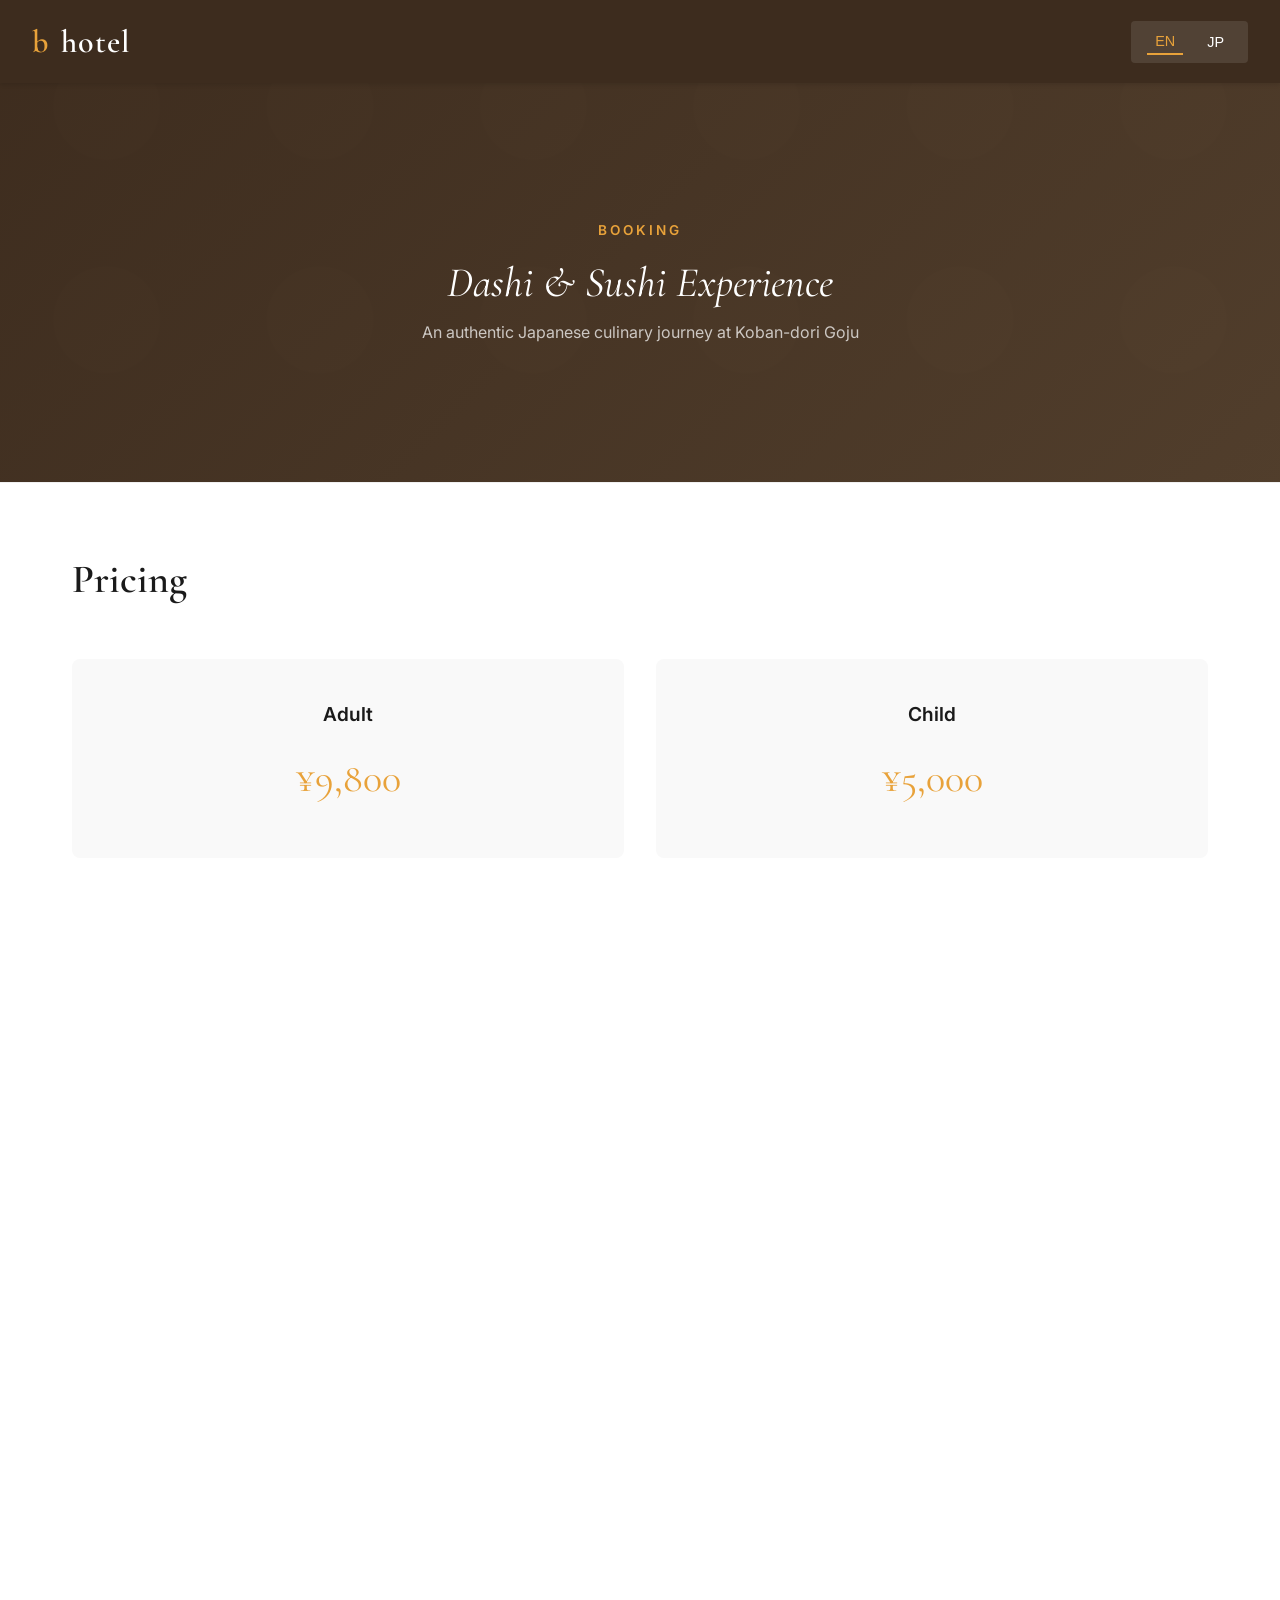
==== index.html @ 2ffca58f "Clarify cancellation policy: deadline is 11:00 AM JST, 3 days before - Updated policy text to explic" ====
<!DOCTYPE html>
<html lang="en">
<head>
    <meta charset="UTF-8">
    <meta name="viewport" content="width=device-width, initial-scale=1.0">
    <title>Booking - b hotel Dashi & Sushi Experience</title>
    <link rel="stylesheet" href="css/style.css">
    <link rel="preconnect" href="https://fonts.googleapis.com">
    <link rel="preconnect" href="https://fonts.gstatic.com" crossorigin>
    <link href="https://fonts.googleapis.com/css2?family=Noto+Sans+JP:wght@400;700&family=Cormorant+Garamond:ital,wght@0,400;0,600;1,400;1,600&family=Inter:wght@400;500;600;700&display=swap" rel="stylesheet">
    <style>
        html, body {
            height: 100%;
            overflow-x: hidden;
        }
        button.calendar-nav {
            display: inline-flex;
            align-items: center;
            justify-content: center;
            background-color: #e8a23a;
            color: #fff;
            border: none;
            padding: 0.5rem 1rem;
            border-radius: 4px;
            cursor: pointer;
            font-weight: 500;

            font-size: 1rem;
            transition: background-color 0.3s ease;
            margin-bottom: 0;
            gap: 0;
            flex-shrink: 0;
        }
        .calendar-weekdays {
            display: grid;
            grid-template-columns: repeat(7, 1fr);
            gap: 4px;
            margin-bottom: 0;
        }
        .calendar-grid {
            display: grid;
            grid-template-columns: repeat(7, 1fr);
            gap: 4px;
            max-width: none;
            margin: 0;
        }
        @media (max-width: 768px) {
            .hero { background-attachment: scroll; padding: 3rem 1rem; min-height: auto; }
            .hero-title { font-size: 2rem; }
            .navbar { padding: 0.75rem 1rem; flex-wrap: wrap; }
            .navbar-brand { font-size: 1.4rem; }
            .section { padding: 2rem 1rem; }
            .calendar-weekdays, .calendar-grid { gap: 2px; }
            .calendar-day { min-height: 36px; font-size: 0.85rem; padding: 4px 2px; }
        }
        @media (max-width: 380px) {
            .hero-title { font-size: 1.6rem; }
            .calendar-day { min-height: 30px; font-size: 0.75rem; padding: 2px 1px; }
        }
        * {
            margin: 0;
            padding: 0;
            box-sizing: border-box;
        }

        html, body {
            height: 100%;
        }

        body {
            font-family: 'Inter', sans-serif;
            color: #333;
            background-color: #fff;
            line-height: 1.6;
        }

        /* Header / Navbar */
        .navbar {
            background-color: #3d2c1e;
            padding: 1rem 2rem;
            display: flex;
            justify-content: space-between;
            align-items: center;
            position: sticky;
            top: 0;
            z-index: 100;
            box-shadow: 0 2px 4px rgba(0, 0, 0, 0.1);
        }

        .navbar-brand {
            font-family: 'Cormorant Garamond', serif;
            font-size: 2rem;
            font-weight: 600;
            color: #fff;
            letter-spacing: 1px;
        }

        .navbar-brand .b-logo {
            color: #e8a23a;
            margin-right: 0.25rem;
        }

        .navbar-controls {
            display: flex;
            gap: 2rem;
            align-items: center;
        }

        .language-toggle {
            display: flex;
            gap: 1rem;
            background-color: rgba(255, 255, 255, 0.1);
            padding: 0.5rem 1rem;
            border-radius: 4px;
        }

        .language-toggle button {
            background: none;
            border: none;
            color: #fff;
            cursor: pointer;
            font-size: 0.9rem;
            font-weight: 500;
            transition: color 0.3s ease;
            padding: 0.25rem 0.5rem;
        }

        .language-toggle button.active {
            color: #e8a23a;
            border-bottom: 2px solid #e8a23a;
        }

        .language-toggle button:hover {
            color: #e8a23a;
        }

        /* Hero Section */
        .hero {
            background: linear-gradient(135deg, rgba(61, 44, 30, 0.85) 0%, rgba(90, 70, 50, 0.85) 100%), url('data:image/svg+xml,<svg xmlns="http://www.w3.org/2000/svg" viewBox="0 0 1200 600"><defs><pattern id="pattern" x="0" y="0" width="200" height="200" patternUnits="userSpaceOnUse"><rect width="200" height="200" fill="%233d2c1e"/><circle cx="100" cy="100" r="50" fill="%235a4632" opacity="0.3"/></pattern></defs><rect width="1200" height="600" fill="%233d2c1e"/><rect width="1200" height="600" fill="url(%23pattern)"/></svg>');
            background-attachment: fixed;
            color: #fff;
            padding: 5rem 2rem;
            text-align: center;
            min-height: 400px;
            display: flex;
            flex-direction: column;
            justify-content: center;
            align-items: center;
        }

        .hero-label {
            font-size: 0.85rem;
            letter-spacing: 3px;
            color: #e8a23a;
            text-transform: uppercase;
            font-weight: 600;
            margin-bottom: 1rem;
        }

        .hero-title {
            font-family: 'Cormorant Garamond', serif;
            font-size: 3.5rem;
            font-style: italic;
            font-weight: 400;
            margin-bottom: 1rem;
            line-height: 1.2;
        }

        .hero-subtitle {
            font-size: 1.1rem;
            font-weight: 400;
            color: rgba(255, 255, 255, 0.9);
            max-width: 600px;
            margin: 0 auto;
        }

        @media (max-width: 768px) {
            .hero-title {
                font-size: 2.5rem;
            }
            .hero {
                padding: 3rem 1.5rem;
            }
        }

        /* Section Container */
        .container {
            max-width: 1200px;
            margin: 0 auto;
            padding: 4rem 2rem;
        }

        .section-label {
            font-size: 0.85rem;
            letter-spacing: 2px;
            color: #e8a23a;
            text-transform: uppercase;
            font-weight: 600;
            margin-bottom: 0.5rem;
        }

        .section-title {
            font-family: 'Cormorant Garamond', serif;
            font-size: 2.5rem;
            font-weight: 600;
            margin-bottom: 3rem;
            color: #1a1a1a;
        }

        /* Experience Cards Grid */
        .experience-grid {
            display: grid;
            grid-template-columns: repeat(auto-fit, minmax(250px, 1fr));
            gap: 2rem;
            margin-bottom: 3rem;
        }

        .experience-card {
            background-color: #f9f9f9;
            padding: 2rem;
            border-radius: 8px;
            text-align: center;
            transition: transform 0.3s ease, box-shadow 0.3s ease;
        }

        .experience-card:hover {
            transform: translateY(-4px);
            box-shadow: 0 8px 16px rgba(0, 0, 0, 0.1);
        }

        .experience-card-icon {
            font-size: 3rem;
            margin-bottom: 1rem;
            line-height: 1;
        }

        .experience-card-title {
            font-size: 1rem;
            font-weight: 600;
            margin-bottom: 0.5rem;
            color: #1a1a1a;
        }

        .experience-card-content {
            font-size: 0.95rem;
            color: #666;
            line-height: 1.6;
        }

        /* Pricing Cards */
        .pricing-grid {
            display: grid;
            grid-template-columns: repeat(auto-fit, minmax(250px, 1fr));
            gap: 2rem;
        }

        .pricing-card {
            background-color: #f9f9f9;
            padding: 2.5rem;
            border-radius: 8px;
            text-align: center;
        }

        .pricing-card-title {
            font-size: 1.2rem;
            font-weight: 600;
            margin-bottom: 1rem;
            color: #1a1a1a;
        }

        .pricing-card-price {
            font-family: 'Cormorant Garamond', serif;
            font-size: 2.5rem;
            color: #e8a23a;
            margin-bottom: 0.5rem;
        }

        .pricing-card-label {
            font-size: 0.9rem;
            color: #666;
        }

        /* Calendar Section */
        .calendar-container {
            background-color: #f9f9f9;
            padding: 2rem;
            border-radius: 8px;
            margin-bottom: 3rem;
        }

        .calendar-header {
            display: flex;
            justify-content: space-between;
            align-items: center;
            margin-bottom: 2rem;
        }

        .calendar-month {
            font-size: 1.5rem;
            font-weight: 600;
            color: #1a1a1a;
            flex: 1;
            text-align: center;
        }

        .calendar-nav {
            display: flex;
            gap: 1rem;
        }

        .calendar-nav button {
            background-color: #e8a23a;
            color: #fff;
            border: none;
            padding: 0.5rem 1rem;
            border-radius: 4px;
            cursor: pointer;
            font-weight: 500;
            transition: background-color 0.3s ease;
        }

        .calendar-nav button:hover {
            background-color: #d49230;
        }

        .calendar-nav button:disabled {
            background-color: #ccc;
            cursor: not-allowed;
        }

        /* Calendar Grid */
        .calendar-weekdays {
            display: grid;
            grid-template-columns: repeat(7, 1fr);
            gap: 0.5rem;
            margin-bottom: 1rem;
        }

        .calendar-weekday {
            text-align: center;
            font-weight: 600;
            color: #666;
            padding: 0.5rem;
            font-size: 0.9rem;
        }

        .calendar-grid {
            display: grid;
            grid-template-columns: repeat(7, 1fr);
            gap: 0.5rem;
        }

        .calendar-day {
            aspect-ratio: 1;
            display: flex;
            align-items: center;
            justify-content: center;
            border-radius: 4px;
            background-color: #fff;
            border: 1px solid #e0e0e0;
            color: #999;
            font-size: 0.9rem;
            position: relative;
            cursor: default;
        }

        .calendar-day.empty {
            background-color: transparent;
            border: none;
        }

        .calendar-day.other-month {
            color: #ccc;
        }

        .calendar-day.available {
            cursor: pointer;
            background-color: #f0f8f0;
            border-color: #4caf50;
            color: #1a1a1a;
            font-weight: 600;
        }

        .calendar-day.available::after {
            content: '';
            position: absolute;
            width: 8px;
            height: 8px;
            background-color: #4caf50;
            border-radius: 50%;
            bottom: 6px;
            right: 6px;
        }

        .calendar-day.available:hover {
            background-color: #e8f5e9;
            box-shadow: 0 2px 4px rgba(76, 175, 80, 0.2);
        }

        .calendar-day.few-spots {
            cursor: pointer;
            background-color: #fff8f0;
            border-color: #ff9800;
            color: #1a1a1a;
            font-weight: 600;
        }

        .calendar-day.few-spots::after {
            content: '';
            position: absolute;
            width: 8px;
            height: 8px;
            background-color: #ff9800;
            border-radius: 50%;
            bottom: 6px;
            right: 6px;
        }

        .calendar-day.few-spots:hover {
            background-color: #fff5e6;
            box-shadow: 0 2px 4px rgba(255, 152, 0, 0.2);
        }

        .calendar-day.full {
            background-color: #ffebee;
            border-color: #f44336;
            color: #999;
            cursor: not-allowed;
        }

        .calendar-day.full::after {
            content: '';
            position: absolute;
            width: 8px;
            height: 8px;
            background-color: #f44336;
            border-radius: 50%;
            bottom: 6px;
            right: 6px;
        }

        /* Calendar Legend */
        .calendar-legend {
            display: flex;
            justify-content: center;
            gap: 2rem;
            margin-top: 2rem;
            padding-top: 2rem;
            border-top: 1px solid #e0e0e0;
            flex-wrap: wrap;
        }

        .legend-item {
            display: flex;
            align-items: center;
            gap: 0.5rem;
            font-size: 0.9rem;
            color: #666;
        }

        .legend-dot {
            width: 12px;
            height: 12px;
            border-radius: 50%;
            display: inline-block;
        }

        .legend-dot.available {
            background-color: #4caf50;
        }

        .legend-dot.few {
            background-color: #ff9800;
        }

        .legend-dot.full {
            background-color: #f44336;
        }

        /* Rules & Cancellation Section */
        .rules-grid {
            display: grid;
            grid-template-columns: repeat(auto-fit, minmax(300px, 1fr));
            gap: 2rem;
        }

        .rules-card {
            background-color: #f9f9f9;
            padding: 2rem;
            border-radius: 8px;
            border-left: 4px solid #e8a23a;
        }

        .rules-card-title {
            font-size: 1.2rem;
            font-weight: 600;
            margin-bottom: 1.5rem;
            color: #1a1a1a;
        }

        .rules-card ul {
            list-style: none;
            padding: 0;
        }

        .rules-card li {
            margin-bottom: 1rem;
            padding-left: 1.5rem;
            position: relative;
            color: #666;
            line-height: 1.6;
        }

        .rules-card li::before {
            content: '\2022';
            position: absolute;
            left: 0;
            color: #e8a23a;
            font-weight: bold;
        }

        .cancellation-row {
            margin-bottom: 1.5rem;
            padding-bottom: 1.5rem;
            border-bottom: 1px solid #e0e0e0;
        }

        .cancellation-row:last-child {
            border-bottom: none;
            margin-bottom: 0;
            padding-bottom: 0;
        }

        .cancellation-period {
            font-weight: 600;
            color: #1a1a1a;
            margin-bottom: 0.5rem;
        }

        .cancellation-charge {
            color: #666;
        }

        .cancellation-charge.charge {
            color: #f44336;
            font-weight: 600;
        }

        /* Manage Booking Section */
        .manage-grid {
            display: flex;
            justify-content: center;
        }

        .manage-card {
            background-color: #f9f9f9;
            padding: 2.5rem 2rem;
            border-radius: 8px;
            text-align: center;
            text-decoration: none;
            color: inherit;
            border: 1px solid transparent;
            transition: transform 0.3s ease, box-shadow 0.3s ease, border-color 0.3s ease;
            display: flex;
            flex-direction: column;
            align-items: center;
            max-width: 480px;
            width: 100%;
        }

        .manage-card:hover {
            transform: translateY(-4px);
            box-shadow: 0 8px 16px rgba(0, 0, 0, 0.1);
            border-color: #e8a23a;
        }

        .manage-icon {
            font-size: 2.5rem;
            margin-bottom: 1rem;
            line-height: 1;
        }

        .manage-title {
            font-size: 1.25rem;
            font-weight: 600;
            color: #1a1a1a;
            margin-bottom: 0.75rem;
        }

        .manage-desc {
            font-size: 0.95rem;
            color: #666;
            line-height: 1.6;
            margin-bottom: 1.5rem;
            flex-grow: 1;
        }

        .manage-btn {
            display: inline-block;
            background-color: #3d2c1e;
            color: #fff;
            padding: 0.75rem 1.75rem;
            border-radius: 4px;
            font-size: 0.9rem;
            font-weight: 500;
            letter-spacing: 0.05em;
            transition: background-color 0.3s ease;
        }

        .manage-card:hover .manage-btn {
            background-color: #e8a23a;
        }

        @media (max-width: 768px) {
            .manage-card {
                padding: 2rem 1.5rem;
            }
        }

        /* Footer */
        .footer {
            background-color: #3d2c1e;
            color: #fff;
            padding: 2rem;
            text-align: center;
            margin-top: 4rem;
        }

        .footer-content {
            max-width: 1200px;
            margin: 0 auto;
        }

        .footer-text {
            font-size: 0.9rem;
            margin-bottom: 1rem;
            color: rgba(255, 255, 255, 0.8);
        }

        .footer-links {
            display: flex;
            justify-content: center;
            gap: 2rem;
            flex-wrap: wrap;
        }

        .footer-links a {
            color: #e8a23a;
            text-decoration: none;
            font-size: 0.9rem;
            transition: color 0.3s ease;
        }

        .footer-links a:hover {
            color: #fff;
            text-decoration: underline;
        }

        /* Loading & Error States */
        .loading {
            text-align: center;
            padding: 2rem;
            color: #666;
        }

        .loading-spinner {
            display: inline-block;
            width: 24px;
            height: 24px;
            border: 3px solid #e0e0e0;
            border-radius: 50%;
            border-top-color: #e8a23a;
            animation: spin 0.6s linear infinite;
        }

        @keyframes spin {
            to { transform: rotate(360deg); }
        }

        .error {
            background-color: #ffebee;
            color: #c62828;
            padding: 1rem;
            border-radius: 4px;
            margin-bottom: 1rem;
            border-left: 4px solid #f44336;
        }

        /* Responsive */
        @media (max-width: 768px) {
            .navbar {
                padding: 0.75rem 1rem;
            }

            .navbar-brand {
                font-size: 1.5rem;
            }

            .navbar-controls {
                gap: 0.5rem;
            }

            .container {
                padding: 2rem 1rem;
            }

            .section-title {
                font-size: 1.8rem;
                margin-bottom: 2rem;
            }

            .experience-grid {
                grid-template-columns: repeat(2, 1fr);
                gap: 0.75rem;
            }

            .experience-card {
                padding: 1.25rem 0.75rem;
            }

            .experience-card-icon {
                font-size: 2rem;
            }

            .experience-card-title {
                font-size: 0.85rem;
            }

            .experience-card-content {
                font-size: 0.8rem;
            }

            .pricing-grid {
                grid-template-columns: repeat(2, 1fr);
                gap: 0.75rem;
            }

            .pricing-card {
                padding: 1.5rem 1rem;
            }

            .pricing-card-price {
                font-size: 2rem;
            }

            /* Calendar mobile fixes */
            .calendar-container {
                padding: 1rem;
            }

            .calendar-header {
                margin-bottom: 1rem;
            }

            .calendar-month {
                font-size: 1.1rem;
            }

            .calendar-nav button {
                padding: 0.4rem 0.75rem;
                font-size: 0.85rem;
            }

            .calendar-weekdays {
                gap: 0.25rem;
                margin-bottom: 0.5rem;
            }

            .calendar-weekday {
                font-size: 0.7rem;
                padding: 0.25rem 0;
            }

            .calendar-grid {
                gap: 0.25rem;
            }

            .calendar-day {
                font-size: 0.8rem;
                border-radius: 3px;
            }

            .calendar-day.available::after,
            .calendar-day.few-spots::after,
            .calendar-day.full::after {
                width: 5px;
                height: 5px;
                bottom: 3px;
                right: 3px;
            }

            .calendar-legend {
                gap: 0.75rem;
                margin-top: 1rem;
                padding-top: 1rem;
                flex-wrap: wrap;
                justify-content: center;
            }

            .legend-item {
                font-size: 0.75rem;
            }

            .legend-dot {
                width: 8px;
                height: 8px;
            }

            /* Rules section */
            .rules-grid {
                grid-template-columns: 1fr;
                gap: 1.5rem;
            }

            .rules-card {
                padding: 1.5rem;
            }

            .footer-links {
                gap: 1rem;
            }
        }

        @media (max-width: 380px) {
            .experience-grid {
                grid-template-columns: 1fr;
            }

            .pricing-grid {
                grid-template-columns: 1fr;
            }

            .calendar-weekday {
                font-size: 0.65rem;
            }

            .calendar-day {
                font-size: 0.75rem;
            }
        }

        /* Japanese font: Noto Sans JP (free alternative to Tsukushi A Round Gothic) */
    .ja.active, .ja.active * { font-family: 'Noto Sans JP', sans-serif !important; }
    /* Hidden content for translations */
        .en {
            display: none !important;
        }
        .ja {
            display: none !important;
        }

        .ja.active {
            display: inline !important;
        }

        .en.active {
            display: inline !important;
        }

        /* Ensure proper spacing */
        section {
            border-bottom: 1px solid #f0f0f0;
        }

        section:last-of-type {
            border-bottom: none;
        }
    </style>
</head>
<body>
    <!-- Header / Navbar -->
    <nav class="navbar">
        <div class="navbar-brand">
            <span class="b-logo">b</span> hotel
        </div>
        <div class="navbar-controls">
            <div class="language-toggle">
                <button id="lang-en" class="lang-btn active" data-lang="en">EN</button>
                <button id="lang-jp" class="lang-btn" data-lang="jp">JP</button>
            </div>
        </div>
    </nav>

    <!-- Hero Section -->
    <section class="hero">
        <div class="hero-label en active">BOOKING</div>
        <div class="hero-label ja">&#20104;&#32004;</div>
        <h1 class="hero-title">
            <span class="en active">Dashi & Sushi Experience</span>
            <span class="ja">&#20986;&#27713;&#12392;&#23551;&#21496;&#20307;&#39443;</span>
        </h1>
        <p class="hero-subtitle">
            <span class="en active">An authentic Japanese culinary journey at Koban-dori Goju</span>
            <span class="ja">&#20132;&#30058;&#36890;&#12426;&#20116;&#21313;&#12391;&#12398;&#26412;&#26684;&#26085;&#26412;&#26009;&#29702;&#20307;&#39443;</span>
        </p>
    </section>

    <!-- Pricing Section -->
    <section class="container">
        <h2 class="section-title">
            <span class="en active">Pricing</span>
            <span class="ja">&#20516;&#27573;</span>
        </h2>

        <div class="pricing-grid">
            <div class="pricing-card">
                <h3 class="pricing-card-title">
                    <span class="en active">Adult</span>
                    <span class="ja">&#22823;&#20154;1&#21517;&#27096;</span>
                </h3>
                <div class="pricing-card-price">&#165;9,800</div>
                </div>

            <div class="pricing-card">
                <h3 class="pricing-card-title">
                    <span class="en active">Child</span>
                    <span class="ja">&#23376;&#20379;1&#21517;&#27096;&#65288;&#23567;&#23398;&#29983;&#20197;&#19979;&#65289;</span>
                </h3>
                <div class="pricing-card-price">&#165;5,000</div>
                </div>
        </div>
    </section>

    <!-- Availability / Calendar Section -->
    <section class="container">
        <h2 class="section-title">
            <span class="en active">Select a Date</span>
            <span class="ja">&#26085;&#20184;&#12434;&#36984;&#25246;</span>
        </h2>

        <div id="calendar-error" class="error" style="display: none;"></div>
        <div id="calendar-loading" class="loading" style="display: none;">
            <div class="loading-spinner"></div>
            <p style="margin-top: 0.5rem;">
                <span class="en active">Loading availability...</span>
                <span class="ja">&#31354;&#12365;&#29366;&#27841;&#12434;&#35501;&#12415;&#36796;&#12415;&#20013;...</span>
            </p>
        </div>

        <div class="calendar-container" id="calendar-container">
            <div class="calendar-header">
                <button class="calendar-nav" id="prev-month" title="Previous month">&larr;</button>
                <h3 class="calendar-month" id="calendar-month-year"></h3>
                <button class="calendar-nav" id="next-month" title="Next month">&rarr;</button>
            </div>

            <div class="calendar-weekdays">
                <div class="calendar-weekday">
                    <span class="en active">SUN</span>
                    <span class="ja">&#26085;</span>
                </div>
                <div class="calendar-weekday">
                    <span class="en active">MON</span>
                    <span class="ja">&#26376;</span>
                </div>
                <div class="calendar-weekday">
                    <span class="en active">TUE</span>
                    <span class="ja">&#28779;</span>
                </div>
                <div class="calendar-weekday">
                    <span class="en active">WED</span>
                    <span class="ja">&#27700;</span>
                </div>
                <div class="calendar-weekday">
                    <span class="en active">THU</span>
                    <span class="ja">&#26408;</span>
                </div>
                <div class="calendar-weekday">
                    <span class="en active">FRI</span>
                    <span class="ja">&#37329;</span>
                </div>
                <div class="calendar-weekday">
                    <span class="en active">SAT</span>
                    <span class="ja">&#22303;</span>
                </div>
            </div>

            <div class="calendar-grid" id="calendar-grid">
                <!-- Generated by JavaScript -->
            </div>

            <div class="calendar-legend">
                <div class="legend-item">
                    <span class="legend-dot available"></span>
                    <span>
                        <span class="en active">Available</span>
                        <span class="ja">&#31354;&#12365;&#12354;&#12426;</span>
                    </span>
                </div>
                <div class="legend-item">
                    <span class="legend-dot few"></span>
                    <span>
                        <span class="en active">Few spots</span>
                        <span class="ja">&#27531;&#12426;&#12431;&#12378;&#12363;</span>
                    </span>
                </div>
                <div class="legend-item">
                    <span class="legend-dot full"></span>
                    <span>
                        <span class="en active">Full</span>
                        <span class="ja">&#28288;&#24109;</span>
                    </span>
                </div>
            </div>
        </div>
    </section>

    <!-- Important Information Section -->
    <section class="container">
        <h2 class="section-title">
            <span class="en active">Rules & Cancellation Policy</span>
            <span class="ja">&#12523;&#12540;&#12523;&#65286;&#12461;&#12515;&#12531;&#12475;&#12523;&#12509;&#12522;&#12471;&#12540;</span>
        </h2>

        <div class="rules-grid">
                <div class="rules-card">
                    <h3 class="rules-card-title">
                        <span class="en active">Booking Rules</span>
                        <span class="ja">ご予約ルール</span>
                    </h3>
                    <ul>
                        <li>
                            <strong><span class="en active">Available days</span><span class="ja">利用可能日</span>:</strong> <span class="en active">Mondays &amp; Thursdays only</span><span class="ja">月曜日・木曜日のみ</span>
                        </li>
                        <li>
                            <strong><span class="en active">Session time</span><span class="ja">開催時間</span>:</strong> <span class="en active">11:00 AM &#8211; 1:00 PM (starts at 11:00 AM sharp)</span><span class="ja">11:00 &#xFF5E; 13:00（※午前11:00開始）</span>
                        </li>
                        <li>
                            <strong><span class="en active">Group size</span><span class="ja">グループ人数</span>:</strong> <span class="en active">2 &#8211; 8 guests</span><span class="ja">2名 &#xFF5E; 8名様</span>
                        </li>
                        <li>
                            <strong><span class="en active">Booking deadline</span><span class="ja">予約期限</span>:</strong> <span class="en active">3 days prior, by 11:00 AM Japan Time</span><span class="ja">体験日の3日前 午前11:00まで（日本時間）</span>
                        </li>
                    </ul>
                    <div style="margin-top:1.5rem;padding-top:1rem;border-top:1px solid #e0e0e0;">
                        <p style="font-weight:600;color:#1a1a1a;margin-bottom:0.5rem;">
                            <span class="en active">On Punctuality (strictly observed)</span>
                            <span class="ja">お時間について（厳守のお願い）</span>
                        </p>
                        <p style="color:#666;line-height:1.6;">
                            <span class="en active">To avoid affecting other guests&#39; experiences, please arrive on time. Guests arriving more than 15 minutes late may not be admitted. No refunds will be issued in such cases.</span>
                            <span class="ja">他のお客様のご体験にも影響が生じるため、開始時間の厳守をお願いいたします。15分以上遅刻された場合は、サービスのご提供ができかねます。その際のご返金は致しかねますので、予めご了承ください。</span>
                        </p>
                    </div>
                    <div style="margin-top:1rem;">
                        <p style="font-weight:600;color:#1a1a1a;margin-bottom:0.5rem;">
                            <span class="en active">Regarding Allergies</span>
                            <span class="ja">アレルギーについて</span>
                        </p>
                        <p style="color:#666;line-height:1.6;">
                            <span class="en active">If you have any food allergies, please inform us via the booking form.</span>
                            <span class="ja">食物アレルギーがある場合は、必ず予約時のフォームにてお知らせください。</span>
                        </p>
                    </div>
                </div>
                <div class="rules-card">
                    <h3 class="rules-card-title">
                        <span class="en active">Cancellation Policy</span>
                        <span class="ja">キャンセルポリシー</span>
                    </h3>
                    <div class="cancellation-row">
                        <div class="cancellation-period">
                            <span class="en active">Up to 11:00 AM JST, 3 days before the experience</span>
                            <span class="ja">体験日の3日前 午前11:00（日本時間）まで</span>
                        </div>
                        <div class="cancellation-charge">
                            <span class="en active">Free cancellation</span>
                            <span class="ja">キャンセル料：無料</span>
                        </div>
                    </div>
                    <div class="cancellation-row">
                        <div class="cancellation-period">
                            <span class="en active">After 11:00 AM JST, 3 days before &#8211; day of experience</span>
                            <span class="ja">3日前 午前11:00以降 〜 当日</span>
                        </div>
                        <div class="cancellation-charge charge">
                            <span class="en active">100% charge</span>
                            <span class="ja">キャンセル料：料金の100%</span>
                        </div>
                    </div>
                    <div class="cancellation-row">
                        <div style="color:#666;line-height:1.6;font-size:0.9rem;">
                            <span class="en active">Regarding refunds: Refunds will be processed within a few business days after cancellation. Please allow additional time for the refund to appear, depending on your card issuer.</span>
                            <span class="ja">【返金について】キャンセル受付後、数営業日以内に返金処理が行われます。ご利用のカード会社により、反映までにお時間をいただく場合がございます。</span>
                        </div>
                    </div>
                </div>
            </div>
    </section>

    <!-- Manage Booking Section -->
    <section class="container">
        <h2 class="section-title">
            <span class="en active">Manage Your Booking</span>
            <span class="ja">ご予約の管理</span>
        </h2>

        <div class="manage-grid">
            <a href="cancel.html" class="manage-card">
                <div class="manage-icon">&#128221;</div>
                <h3 class="manage-title">
                    <span class="en active">Booking Lookup &amp; Cancellation</span>
                    <span class="ja">予約照会・キャンセル</span>
                </h3>
                <p class="manage-desc">
                    <span class="en active">Look up your reservation details or cancel your booking using your booking ID.</span>
                    <span class="ja">予約IDでご予約内容の確認とキャンセル手続きを行えます。</span>
                </p>
                <span class="manage-btn">
                    <span class="en active">View / Cancel Booking</span>
                    <span class="ja">予約を確認・キャンセル</span>
                </span>
            </a>
        </div>
    </section>

    <!-- Footer -->
    <footer class="footer">
        <div class="footer-content">
            <p class="footer-text">&#169; b hotel &#8212; Koban-dori Goju (&#20132;&#30058;&#36890;&#12426;&#20116;&#21313;)</p>
            <div class="footer-links">
                <a href="privacy.html">
                    <span class="en active">Privacy Policy</span>
                    <span class="ja">&#12503;&#12521;&#12452;&#12496;&#12471;&#12540;&#12509;&#12522;&#12471;&#12540;</span>
                </a>
            </div>
        </div>
    </footer>

    <script src="js/api.js?v=2"></script>
    <script>
        // State management
        let currentMonth = new Date();
        currentMonth.setDate(1);
        let currentLang = 'en';
        let availabilityData = {};

        // Booking window: today through 6 months ahead, Mondays & Thursdays only
        const today = new Date();
        today.setHours(0, 0, 0, 0);
        const maxBookingDate = new Date(today);
        maxBookingDate.setMonth(maxBookingDate.getMonth() + 6);

        // Month navigation bounds (inclusive)
        const minMonth = new Date(today.getFullYear(), today.getMonth(), 1);
        const maxMonth = new Date(maxBookingDate.getFullYear(), maxBookingDate.getMonth(), 1);

        // Booking deadline: 3 days before experience at 11:00 AM JST (02:00 UTC)
        function isBookingClosed(dateStr) {
            const parts = dateStr.split('-');
            const y = parseInt(parts[0], 10);
            const m = parseInt(parts[1], 10) - 1;
            const d = parseInt(parts[2], 10);
            const deadlineUTC = Date.UTC(y, m, d - 3, 2, 0, 0);
            return Date.now() >= deadlineUTC;
        }

        // Language toggle
        const langButtons = document.querySelectorAll('.lang-btn');
        langButtons.forEach(button => {
            button.addEventListener('click', () => {
                const newLang = button.dataset.lang;
                setLanguage(newLang);
            });
        });

        function setLanguage(lang) {
            currentLang = lang;
            localStorage.setItem('sushi-booking-lang', lang);

            // Update button states
            langButtons.forEach(btn => {
                btn.classList.toggle('active', btn.dataset.lang === lang);
            });

            // Update visible content
            document.querySelectorAll('.en, .ja').forEach(el => {
                el.classList.toggle('active',
                    (lang === 'en' && el.classList.contains('en')) ||
                    (lang === 'jp' && el.classList.contains('ja'))
                );
            });
        }

        // Initialize language from localStorage
        const savedLang = localStorage.getItem('sushi-booking-lang') || 'en';
        setLanguage(savedLang);

        // Calendar functionality
        const calendarMonthYear = document.getElementById('calendar-month-year');
        const calendarGrid = document.getElementById('calendar-grid');
        const prevMonthBtn = document.getElementById('prev-month');
        const nextMonthBtn = document.getElementById('next-month');
        const calendarLoading = document.getElementById('calendar-loading');
        const calendarError = document.getElementById('calendar-error');

        prevMonthBtn.addEventListener('click', () => {
            const target = new Date(currentMonth);
            target.setMonth(target.getMonth() - 1);
            if (target < minMonth) return;
            currentMonth = target;
            renderCalendar();
        });

        nextMonthBtn.addEventListener('click', () => {
            const target = new Date(currentMonth);
            target.setMonth(target.getMonth() + 1);
            if (target > maxMonth) return;
            currentMonth = target;
            renderCalendar();
        });

        function updateNavButtons() {
            const prevTarget = new Date(currentMonth);
            prevTarget.setMonth(prevTarget.getMonth() - 1);
            prevMonthBtn.disabled = prevTarget < minMonth;

            const nextTarget = new Date(currentMonth);
            nextTarget.setMonth(nextTarget.getMonth() + 1);
            nextMonthBtn.disabled = nextTarget > maxMonth;
        }

        function renderCalendar() {
            const year = currentMonth.getFullYear();
            const month = currentMonth.getMonth();

            // Update month/year display
            const monthNames = [
                'January', 'February', 'March', 'April', 'May', 'June',
                'July', 'August', 'September', 'October', 'November', 'December'
            ];
            const monthNamesJa = [
                '1&#26376;', '2&#26376;', '3&#26376;', '4&#26376;', '5&#26376;', '6&#26376;',
                '7&#26376;', '8&#26376;', '9&#26376;', '10&#26376;', '11&#26376;', '12&#26376;'
            ];

            const monthText = currentLang === 'en'
                ? `${monthNames[month]} ${year}`
                : `${year}&#24180;${monthNamesJa[month]}`;
            calendarMonthYear.innerHTML = monthText;

            // Clear calendar
            calendarGrid.innerHTML = '';

            // Get first day of month and number of days
            const firstDay = new Date(year, month, 1).getDay();
            const daysInMonth = new Date(year, month + 1, 0).getDate();

            // Add empty cells for days before month starts
            for (let i = 0; i < firstDay; i++) {
                const emptyDay = document.createElement('div');
                emptyDay.className = 'calendar-day empty';
                calendarGrid.appendChild(emptyDay);
            }

            // Add days of month
            for (let day = 1; day <= daysInMonth; day++) {
                const dateStr = `${year}-${String(month + 1).padStart(2, '0')}-${String(day).padStart(2, '0')}`;
                const thisDate = new Date(year, month, day);
                const dayOfWeek = thisDate.getDay(); // 0=Sun ... 1=Mon, 4=Thu
                const dayEl = document.createElement('div');
                dayEl.className = 'calendar-day';
                dayEl.textContent = day;

                const isBookableDay = (dayOfWeek === 1 || dayOfWeek === 4);
                const isWithinWindow = thisDate >= today && thisDate <= maxBookingDate;
                const deadlinePassed = isBookingClosed(dateStr);

                if (isBookableDay && isWithinWindow && !deadlinePassed) {
                    const dateData = availabilityData[dateStr];
                    let status = 'available';
                    if (dateData && dateData.status) {
                        status = dateData.status;
                    }

                    if (status === 'available') {
                        dayEl.classList.add('available');
                        dayEl.addEventListener('click', () => navigateToBooking(dateStr));
                    } else if (status === 'few') {
                        dayEl.classList.add('few-spots');
                        dayEl.addEventListener('click', () => navigateToBooking(dateStr));
                    } else if (status === 'full') {
                        dayEl.classList.add('full');
                    }
                }

                calendarGrid.appendChild(dayEl);
            }

            updateNavButtons();
        }

        function navigateToBooking(dateStr) {
            const langCode = currentLang === 'jp' ? 'ja' : 'en';
            window.location.href = `booking.html?date=${dateStr}&lang=${langCode}`;
        }

        // Load availability data from API
        async function loadAvailability() {
            calendarLoading.style.display = 'block';
            calendarError.style.display = 'none';

            try {
                // Call getAvailability from api.js
                if (typeof getAvailability !== 'function') {
                    throw new Error('API function not available');
                }

                const rawData = await getAvailability();
                                                // Handle both array and {success, dates:[]} API response formats
                                                                const datesArray = Array.isArray(rawData) ? rawData : (rawData.dates || []);
                                                                                availabilityData = {};
                                                                                                datesArray.forEach(item => {
                                                                                                                    let status = 'available';
                                                                                                                                        if (item.remaining === 0) status = 'full';
                                                                                                                                                            else if (item.remaining <= 3) status = 'few';
                                                                                                                                                                                availabilityData[item.date] = Object.assign({}, item, { status: status });
                                                                                                                                                                                                });
                calendarLoading.style.display = 'none';
                renderCalendar();
            } catch (error) {
                console.error('Failed to load availability:', error);
                calendarLoading.style.display = 'none';
                calendarError.style.display = 'block';
                calendarError.innerHTML = currentLang === 'en'
                    ? 'Failed to load availability. Please refresh the page.'
                    : '&#12372;&#21033;&#29992;&#12356;&#12383;&#12384;&#12369;&#12414;&#12379;&#12435;&#12290;&#12506;&#12540;&#12472;&#12434;&#26356;&#26032;&#12375;&#12390;&#12367;&#12384;&#12373;&#12356;&#12290;';
            }
        }

        // Initialize page
        document.addEventListener('DOMContentLoaded', () => {
            loadAvailability();
        });
    </script>
</body>
</html>
---- css/style.css ----
/* ============================================================
   Sushi Experience Booking - Common Styles
   ============================================================ */

/* --- Reset & Base --- */
* { margin: 0; padding: 0; box-sizing: border-box; }

body {
  font-family: 'Cormorant Garamond', 'Noto Serif JP', Georgia, serif;
  color: #3d2c1e;
  background: #faf7f2;
  line-height: 1.6;
}

a { color: #b5651d; text-decoration: none; }
a:hover { text-decoration: underline; }

/* --- Header / Navbar --- */
.navbar {
  background: #3d2c1e;
  padding: 12px 24px;
  display: flex;
  justify-content: space-between;
  align-items: center;
  position: sticky;
  top: 0;
  z-index: 100;
}

.navbar .logo {
  color: #fff;
  font-size: 20px;
  font-weight: 700;
  letter-spacing: 1px;
}

.navbar .logo span {
  color: #e8a23a;
  font-weight: 800;
}

.lang-toggle {
  display: flex;
  border: 1px solid rgba(255,255,255,0.3);
  border-radius: 20px;
  overflow: hidden;
}

.lang-toggle button {
  background: transparent;
  color: rgba(255,255,255,0.6);
  border: none;
  padding: 6px 16px;
  font-size: 13px;
  cursor: pointer;
  font-family: inherit;
  transition: all 0.2s;
}

.lang-toggle button.active {
  background: #e8a23a;
  color: #3d2c1e;
  font-weight: 600;
}

/* --- Hero Section --- */
.hero {
  background: linear-gradient(135deg, #3d2c1e 0%, #5a3d2a 100%);
  color: #fff;
  text-align: center;
  padding: 60px 24px 50px;
}

.hero .label {
  text-transform: uppercase;
  letter-spacing: 4px;
  font-size: 12px;
  color: #e8a23a;
  margin-bottom: 12px;
}

.hero h1 {
  font-size: 42px;
  font-style: italic;
  font-weight: 400;
  margin-bottom: 12px;
}

.hero p {
  font-size: 16px;
  opacity: 0.8;
  font-family: 'Inter', sans-serif;
}

/* --- Container --- */
.container {
  max-width: 900px;
  margin: 0 auto;
  padding: 0 24px;
}
/* --- Section --- */
.section {
  padding: 50px 0;
  text-align: center;
}

.section .label {
  text-transform: uppercase;
  letter-spacing: 4px;
  font-size: 12px;
  color: #e8a23a;
  margin-bottom: 8px;
}

.section h2 {
  font-size: 32px;
  font-style: italic;
  font-weight: 400;
  margin-bottom: 30px;
}
/* --- Feature Cards (Your Experience) --- */
.features {
  display: grid;
  grid-template-columns: 1fr 1fr;
  gap: 20px;
  margin-top: 20px;
}

.feature-card {
  background: #fff;
  border: 1px solid #e8e0d6;
  border-radius: 12px;
  padding: 24px;
  display: flex;
  align-items: center;
  gap: 16px;
  text-align: left;
}

.feature-card .icon {
  width: 48px;
  height: 48px;
  font-size: 28px;
  display: flex;
  align-items: center;
  justify-content: center;
  flex-shrink: 0;
}

.feature-card h3 {
  font-size: 18px;
  font-style: italic;
  font-weight: 400;
  margin-bottom: 2px;
}

.feature-card p {
  font-size: 14px;
  color: #6b5c50;
  font-family: 'Inter', sans-serif;
}

/* --- Pricing Cards --- */
.pricing {
  display: flex;
  justify-content: center;
  gap: 24px;
  flex-wrap: wrap;
}

.price-card {
  background: #fff;
  border: 1px solid #e8e0d6;
  border-radius: 12px;
  padding: 32px 48px;
  text-align: center;
  min-width: 200px;
}

.price-card .type {
  font-size: 14px;
  color: #6b5c50;
  font-family: 'Inter', sans-serif;
}

.price-card .amount {
  font-size: 48px;
  font-weight: 400;
  margin: 8px 0;
}

.price-card .amount .currency {
  font-size: 20px;
  vertical-align: top;
}

.price-card .note {
  font-size: 13px;
  color: #6b5c50;
  font-family: 'Inter', sans-serif;
}

/* --- Calendar --- */
.calendar-nav {
  display: flex;
  justify-content: center;
  align-items: center;
  gap: 24px;
  margin-bottom: 24px;
}

.calendar-nav button {
  background: #fff;
  border: 1px solid #e8e0d6;
  border-radius: 24px;
  padding: 8px 20px;
  font-size: 14px;
  cursor: pointer;
  font-family: inherit;
  color: #3d2c1e;
  transition: all 0.2s;
}

.calendar-nav button:hover {
  background: #f0e8dd;
}

.calendar-nav .month-label {
  font-size: 22px;
  font-style: italic;
  min-width: 180px;
}

.calendar-grid {
  display: grid;
  grid-template-columns: repeat(7, 1fr);
  gap: 4px;
  max-width: 600px;
  margin: 0 auto;
}

.calendar-grid .day-header {
  font-size: 12px;
  font-weight: 600;
  color: #6b5c50;
  text-transform: uppercase;
  padding: 8px 0;
  font-family: 'Inter', sans-serif;
}

.calendar-grid .day {
  padding: 12px 4px;
  font-size: 16px;
  border-radius: 10px;
  cursor: default;
  transition: all 0.2s;
  position: relative;
}

.calendar-grid .day.available {
  background: #fff;
  border: 1px solid #e8e0d6;
  cursor: pointer;
}

.calendar-grid .day.available:hover {
  background: #f0e8dd;
  transform: scale(1.05);
}

.calendar-grid .day.few-spots {
  background: #fff;
  border: 1px solid #e8a23a;
  cursor: pointer;
}

.calendar-grid .day.full {
  color: #999;
}

.calendar-grid .day .dot {
  display: block;
  width: 8px;
  height: 8px;
  border-radius: 50%;
  margin: 4px auto 0;
}

.dot.green { background: #4caf50; }
.dot.orange { background: #e8a23a; }
.dot.red { background: #d32f2f; }

.calendar-legend {
  display: flex;
  justify-content: center;
  gap: 24px;
  margin-top: 20px;
  font-size: 13px;
  font-family: 'Inter', sans-serif;
  color: #6b5c50;
}

.calendar-legend span {
  display: flex;
  align-items: center;
  gap: 6px;
}
/* --- Rules / Policy Cards --- */
.rules-grid {
  display: grid;
  grid-template-columns: 1fr 1fr;
  gap: 24px;
  text-align: left;
}

.rule-card {
  background: #fff;
  border: 1px solid #e8e0d6;
  border-radius: 12px;
  padding: 32px;
}

.rule-card h3 {
  font-size: 22px;
  font-style: italic;
  font-weight: 400;
  margin-bottom: 16px;
  padding-bottom: 12px;
  border-bottom: 1px solid #e8e0d6;
}

.rule-card ul {
  list-style: none;
  padding: 0;
}

.rule-card ul li {
  padding: 6px 0;
  font-size: 14px;
  font-family: 'Inter', sans-serif;
  color: #5a4a3e;
}

.rule-card ul li::before {
  content: "\2022 ";
  color: #3d2c1e;
  margin-right: 4px;
}

.rule-card ul li.warning {
  color: #c62828;
}

/* --- Footer --- */
.footer {
  background: #3d2c1e;
  color: rgba(255,255,255,0.6);
  text-align: center;
  padding: 30px 24px;
  font-size: 13px;
  font-family: 'Inter', sans-serif;
}

.footer a {
  color: rgba(255,255,255,0.8);
}

/* --- Booking Form --- */
.form-container {
  max-width: 600px;
  margin: 40px auto;
  padding: 0 24px;
}

.form-group {
  margin-bottom: 20px;
  text-align: left;
}

.form-group label {
  display: block;
  font-size: 14px;
  font-weight: 600;
  margin-bottom: 6px;
  font-family: 'Inter', sans-serif;
  color: #3d2c1e;
}

.form-group input,
.form-group select,
.form-group textarea {
  width: 100%;
  padding: 12px 16px;
  border: 1px solid #d4c8bc;
  border-radius: 8px;
  font-size: 15px;
  font-family: 'Inter', sans-serif;
  background: #fff;
  color: #3d2c1e;
  transition: border-color 0.2s;
}

.form-group input:focus,
.form-group select:focus,
.form-group textarea:focus {
  outline: none;
  border-color: #e8a23a;
}

.form-row {
  display: grid;
  grid-template-columns: 1fr 1fr;
  gap: 16px;
}

.btn-primary {
  background: #3d2c1e;
  color: #fff;
  border: none;
  border-radius: 8px;
  padding: 14px 32px;
  font-size: 16px;
  font-weight: 600;
  cursor: pointer;
  font-family: inherit;
  width: 100%;
  transition: all 0.2s;
}

.btn-primary:hover {
  background: #5a3d28;
}

.btn-primary:disabled {
  opacity: 0.5;
  cursor: not-allowed;
}

.btn-secondary {
  background: transparent;
  color: #3d2c1e;
  border: 1px solid #d4c8bc;
  border-radius: 8px;
  padding: 14px 32px;
  font-size: 16px;
  cursor: pointer;
  font-family: inherit;
  transition: all 0.2s;
}

.btn-secondary:hover {
  background: #f0e8dd;
}
/* --- Status messages --- */
.message {
  padding: 16px 24px;
  border-radius: 8px;
  margin: 20px 0;
  font-family: 'Inter', sans-serif;
  font-size: 14px;
}

.message.success {
  background: #e8f5e9;
  color: #2e7d32;
  border: 1px solid #a5d6a7;
}

.message.error {
  background: #ffebee;
  color: #c62828;
  border: 1px solid #ef9a9a;
}

.message.info {
  background: #fff3e0;
  color: #e65100;
  border: 1px solid #ffcc02;
}

/* --- Loading Spinner --- */
.spinner {
  display: inline-block;
  width: 32px;
  height: 32px;
  border: 3px solid #e8e0d6;
  border-top-color: #e8a23a;
  border-radius: 50%;
  animation: spin 0.8s linear infinite;
}

@keyframes spin {
  to { transform: rotate(360deg); }
}

.loading-container {
  text-align: center;
  padding: 60px 0;
}

.loading-container p {
  margin-top: 12px;
  color: #6b5c50;
  font-family: 'Inter', sans-serif;
  font-size: 14px;
}

/* --- Result Page (Success / Cancel) --- */
.result-container {
  max-width: 600px;
  margin: 60px auto;
  padding: 40px 24px;
  text-align: center;
}

.result-icon {
  font-size: 64px;
  margin-bottom: 20px;
}

.result-container h2 {
  font-size: 28px;
  font-style: italic;
  margin-bottom: 16px;
}

.result-container p {
  font-size: 15px;
  color: #6b5c50;
  font-family: 'Inter', sans-serif;
  margin-bottom: 12px;
}

.booking-details {
  background: #fff;
  border: 1px solid #e8e0d6;
  border-radius: 12px;
  padding: 24px;
  margin: 24px 0;
  text-align: left;
}

.booking-details .detail-row {
  display: flex;
  justify-content: space-between;
  padding: 8px 0;
  border-bottom: 1px solid #f0ebe5;
  font-family: 'Inter', sans-serif;
  font-size: 14px;
}

.booking-details .detail-row:last-child {
  border-bottom: none;
}

.booking-details .detail-row .label {
  color: #6b5c50;
}

/* --- Responsive --- */
@media (max-width: 768px) {
  .hero h1 { font-size: 30px; }
  .features { grid-template-columns: 1fr; }
  .rules-grid { grid-template-columns: 1fr; }
  .form-row { grid-template-columns: 1fr; }
  .pricing { flex-direction: column; align-items: center; }
  .price-card .amount { font-size: 36px; }
}
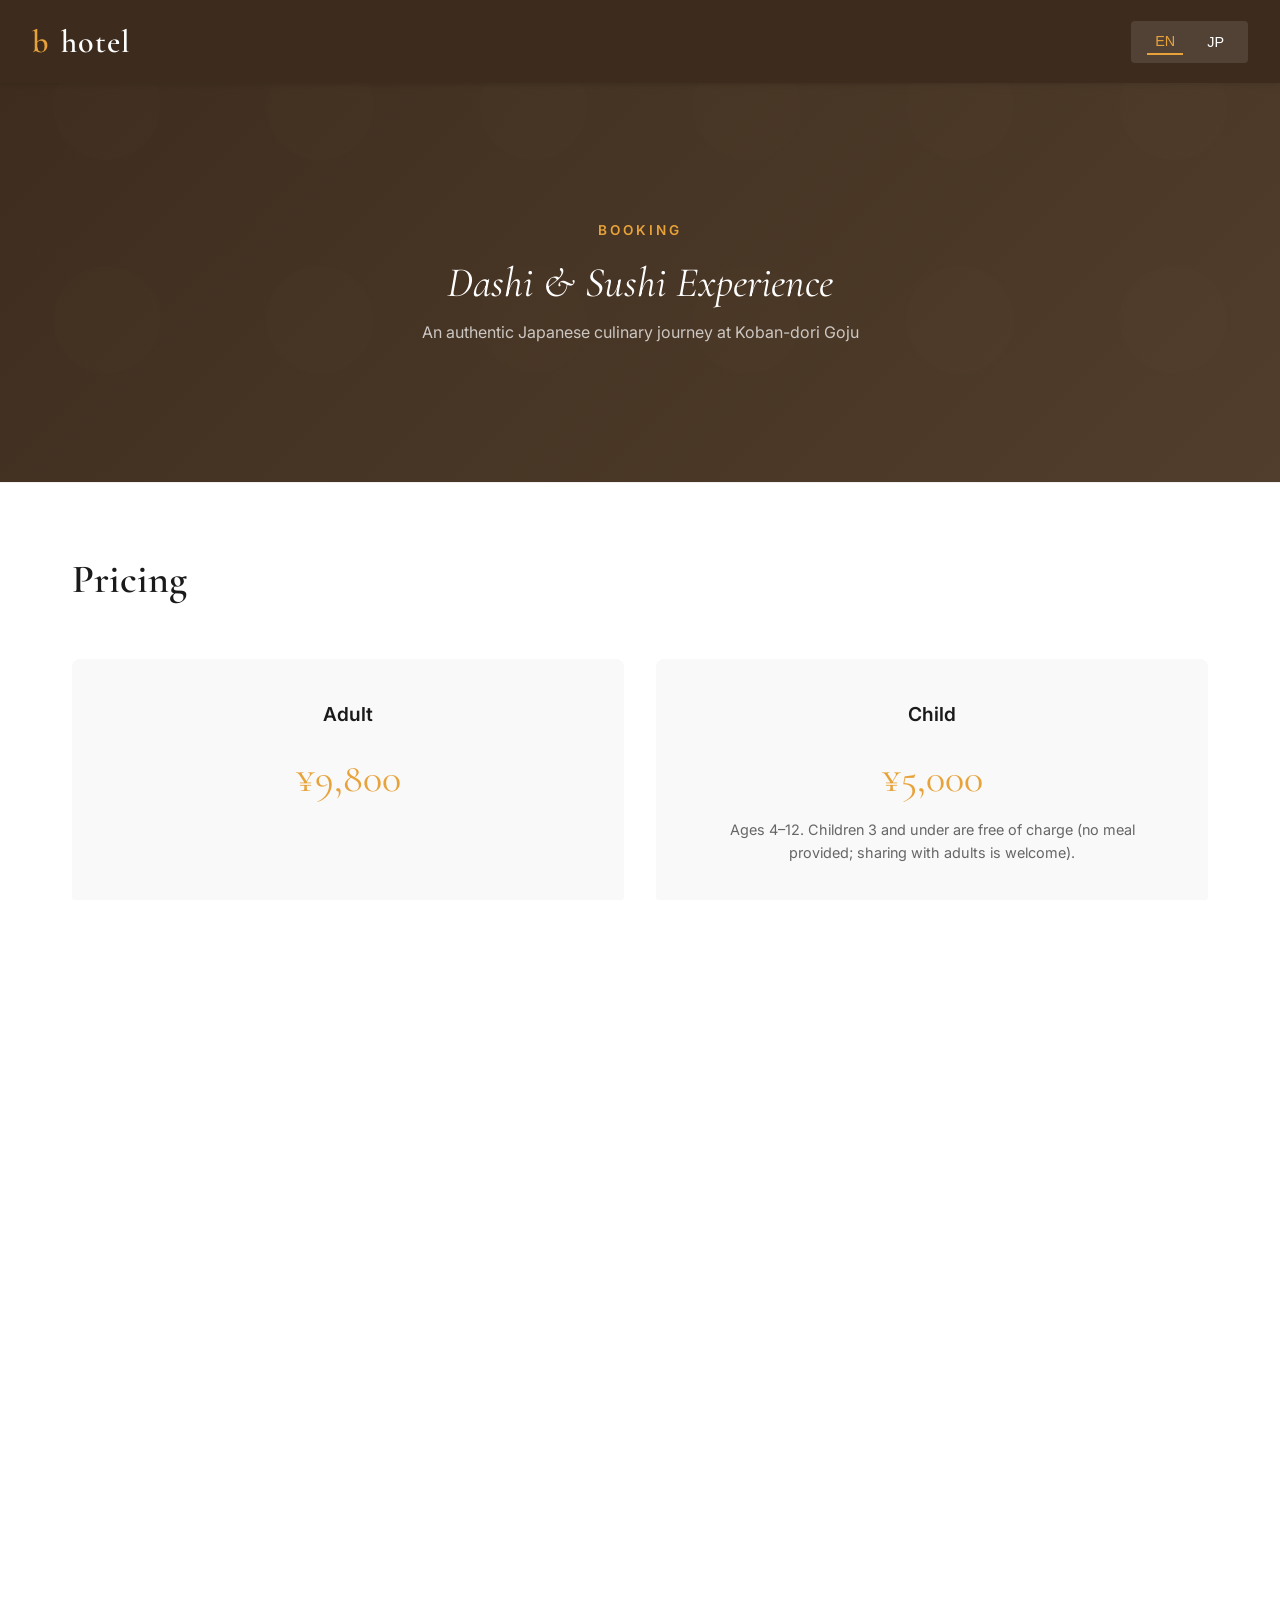
==== commit d38337ff: "Add age note for child pricing (EN/JA) Clarify on the booking form and pricing card that the child r" ====
--- a/index.html
+++ b/index.html
@@ -917,6 +917,10 @@
                     <span class="ja">&#23376;&#20379;1&#21517;&#27096;&#65288;&#23567;&#23398;&#29983;&#20197;&#19979;&#65289;</span>
                 </h3>
                 <div class="pricing-card-price">&#165;5,000</div>
+                <div class="pricing-card-label">
+                    <span class="en active">Ages 4&ndash;12. Children 3 and under are free of charge (no meal provided; sharing with adults is welcome).</span>
+                    <span class="ja">4&#27507;&#12316;12&#27507;&#12289;3&#27507;&#20197;&#19979;&#28961;&#26009;&#65288;&#25552;&#20379;&#28961;&#12375;&#12289;&#22823;&#20154;&#12392;&#21462;&#20998;&#12369;&#21487;&#65289;</span>
+                </div>
                 </div>
         </div>
     </section>
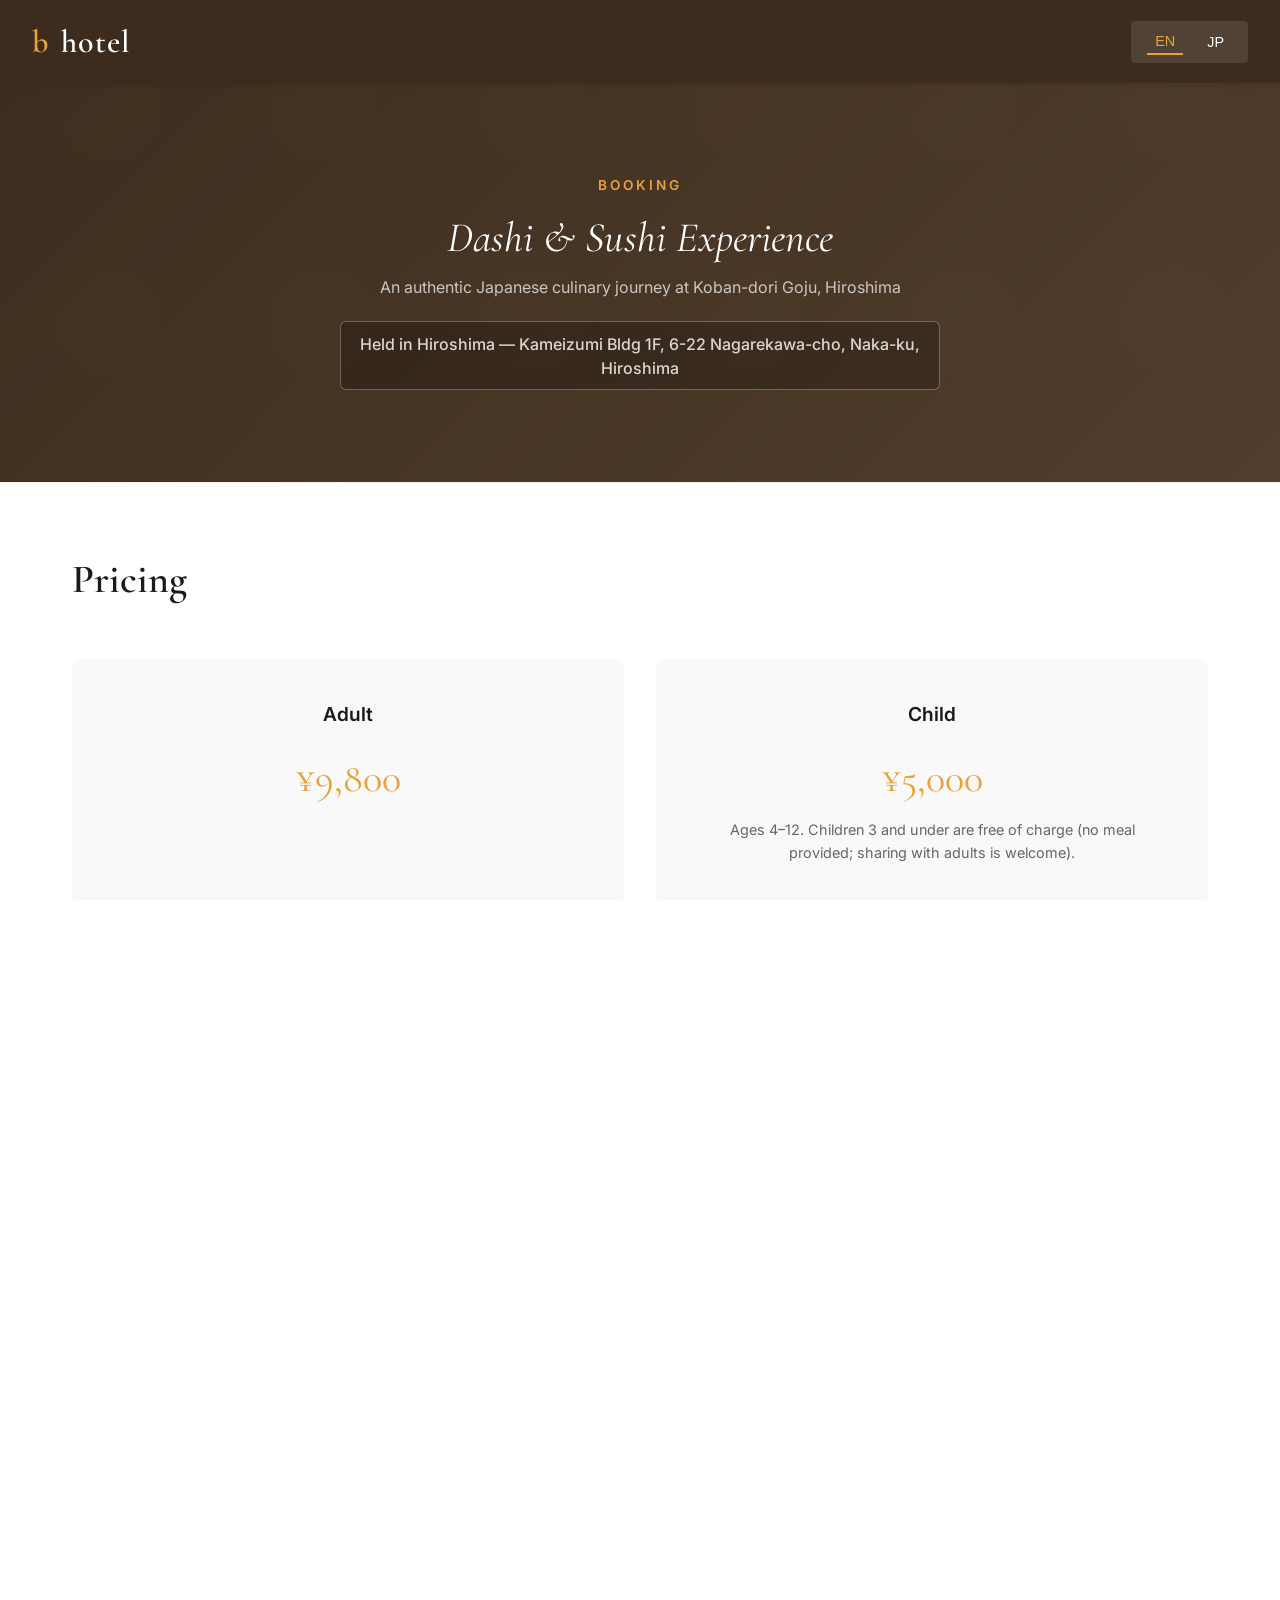
==== commit 98184c36: "feat(venue): 開催地が広島であることをページ上で明示 (index.html) 体験の案内は b hotel 全施設（尾道・京都を含む）の宿泊者へ送られるため、 「自分の滞在先で開催される" ====
--- a/index.html
+++ b/index.html
@@ -174,6 +174,21 @@
             margin: 0 auto;
         }
 
+        /* 開催地。見落とされると他施設の宿泊者が自分の滞在先だと誤解するので、
+           背景を敷いて副題から独立して見えるようにする。 */
+        .hero-venue {
+            font-size: 0.95rem;
+            font-weight: 500;
+            color: #fff;
+            max-width: 600px;
+            margin: 1.25rem auto 0;
+            padding: 0.6rem 1rem;
+            background: rgba(0, 0, 0, 0.28);
+            border: 1px solid rgba(255, 255, 255, 0.35);
+            border-radius: 6px;
+            line-height: 1.5;
+        }
+
         @media (max-width: 768px) {
             .hero-title {
                 font-size: 2.5rem;
@@ -438,6 +453,22 @@
             bottom: 6px;
             right: 6px;
         }
+
+        /* Remaining-seats badge on each bookable day */
+        .calendar-day .day-remaining {
+            position: absolute;
+            top: 4px;
+            left: 0;
+            right: 0;
+            text-align: center;
+            font-size: 0.72rem;
+            font-weight: 700;
+            line-height: 1;
+            pointer-events: none;
+        }
+        .calendar-day.available .day-remaining { color: #2e7d32; }
+        .calendar-day.few-spots .day-remaining { color: #e65100; }
+        .calendar-day.full .day-remaining { color: #c62828; }
 
         /* Calendar Legend */
         .calendar-legend {
@@ -890,8 +921,17 @@
             <span class="ja">&#20986;&#27713;&#12392;&#23551;&#21496;&#20307;&#39443;</span>
         </h1>
         <p class="hero-subtitle">
-            <span class="en active">An authentic Japanese culinary journey at Koban-dori Goju</span>
-            <span class="ja">&#20132;&#30058;&#36890;&#12426;&#20116;&#21313;&#12391;&#12398;&#26412;&#26684;&#26085;&#26412;&#26009;&#29702;&#20307;&#39443;</span>
+            <span class="en active">An authentic Japanese culinary journey at Koban-dori Goju, Hiroshima</span>
+            <span class="ja">&#24195;&#23798;&#12539;&#20132;&#30058;&#36890;&#12426;&#20116;&#21313;&#12391;&#12398;&#26412;&#26684;&#26085;&#26412;&#26009;&#29702;&#20307;&#39443;</span>
+        </p>
+        <!-- ★開催地を見出しのすぐ下に出す。
+             この体験の案内は b hotel 全施設（尾道・京都を含む）の宿泊者へ送られるため、
+             「自分の滞在先で開催される」と誤解したゲストから問い合わせが来た（2026-11）。
+             これまでサイトには「広島」も住所も一度も出ておらず、開催地が分かるのは
+             予約完了メールが最初だった。ページを開いた時点で分かるようにする。 -->
+        <p class="hero-venue">
+            <span class="en active">Held in Hiroshima &#8212; Kameizumi Bldg 1F, 6-22 Nagarekawa-cho, Naka-ku, Hiroshima</span>
+            <span class="ja">&#38283;&#20652;&#22320;&#65306;&#24195;&#23798;&#24066;&#20013;&#21306;&#27969;&#24029;&#30010;6-22 &#20124;&#27849;&#12499;&#12523;1&#38542;</span>
         </p>
     </section>
 
@@ -1068,8 +1108,8 @@
                             <span class="ja">体験日の3日前 午前11:00（日本時間）まで</span>
                         </div>
                         <div class="cancellation-charge">
-                            <span class="en active">Free cancellation</span>
-                            <span class="ja">キャンセル料：無料</span>
+                            <span class="en active">Refund, less a 5% processing fee</span>
+                            <span class="ja">決済手数料5%を差し引いて返金</span>
                         </div>
                     </div>
                     <div class="cancellation-row">
@@ -1084,8 +1124,13 @@
                     </div>
                     <div class="cancellation-row">
                         <div style="color:#666;line-height:1.6;font-size:0.9rem;">
-                            <span class="en active">Regarding refunds: Refunds will be processed within a few business days after cancellation. Please allow additional time for the refund to appear, depending on your card issuer.</span>
-                            <span class="ja">【返金について】キャンセル受付後、数営業日以内に返金処理が行われます。ご利用のカード会社により、反映までにお時間をいただく場合がございます。</span>
+                            <!-- 2026-10-02 予約時決済へ切替。予約した時点で決済が完了するため、
+                                 締切前のキャンセルは「請求されない」ではなく「返金する」になった。
+                                 返金額は決済手数料5%を差し引いた額（cancelBooking が自動で返金する）。
+                                 ※これより前に予約されたお客様は全額返金（シートZ列の印で判定）。
+                                   その方々には個別に案内済みなので、ここには書かない。 -->
+                            <span class="en active">Regarding refunds: If you cancel before the deadline, we refund the amount paid, less a 5% payment processing fee. It may take a few days to appear on your statement. After the deadline we are unable to issue a refund.</span>
+                            <span class="ja">【ご返金について】締切前のキャンセルは、お支払いいただいた額から決済手数料5%を差し引いてご返金いたします。カード会社の処理により、口座への反映まで数日かかる場合がございます。締切後のご返金はいたしかねます。</span>
                         </div>
                     </div>
                 </div>
@@ -1285,6 +1330,17 @@
                         dayEl.addEventListener('click', () => navigateToBooking(dateStr));
                     } else if (status === 'full') {
                         dayEl.classList.add('full');
+                    }
+
+                    // Remaining-seats badge (常時表示)
+                    const rem = (dateData && typeof dateData.remaining === 'number') ? dateData.remaining : null;
+                    if (rem !== null) {
+                        const badge = document.createElement('span');
+                        badge.className = 'day-remaining';
+                        badge.textContent = (status === 'full')
+                            ? (currentLang === 'jp' ? '満席' : 'Full')
+                            : (currentLang === 'jp' ? '残' + rem : rem + ' left');
+                        dayEl.appendChild(badge);
                     }
                 }
 
